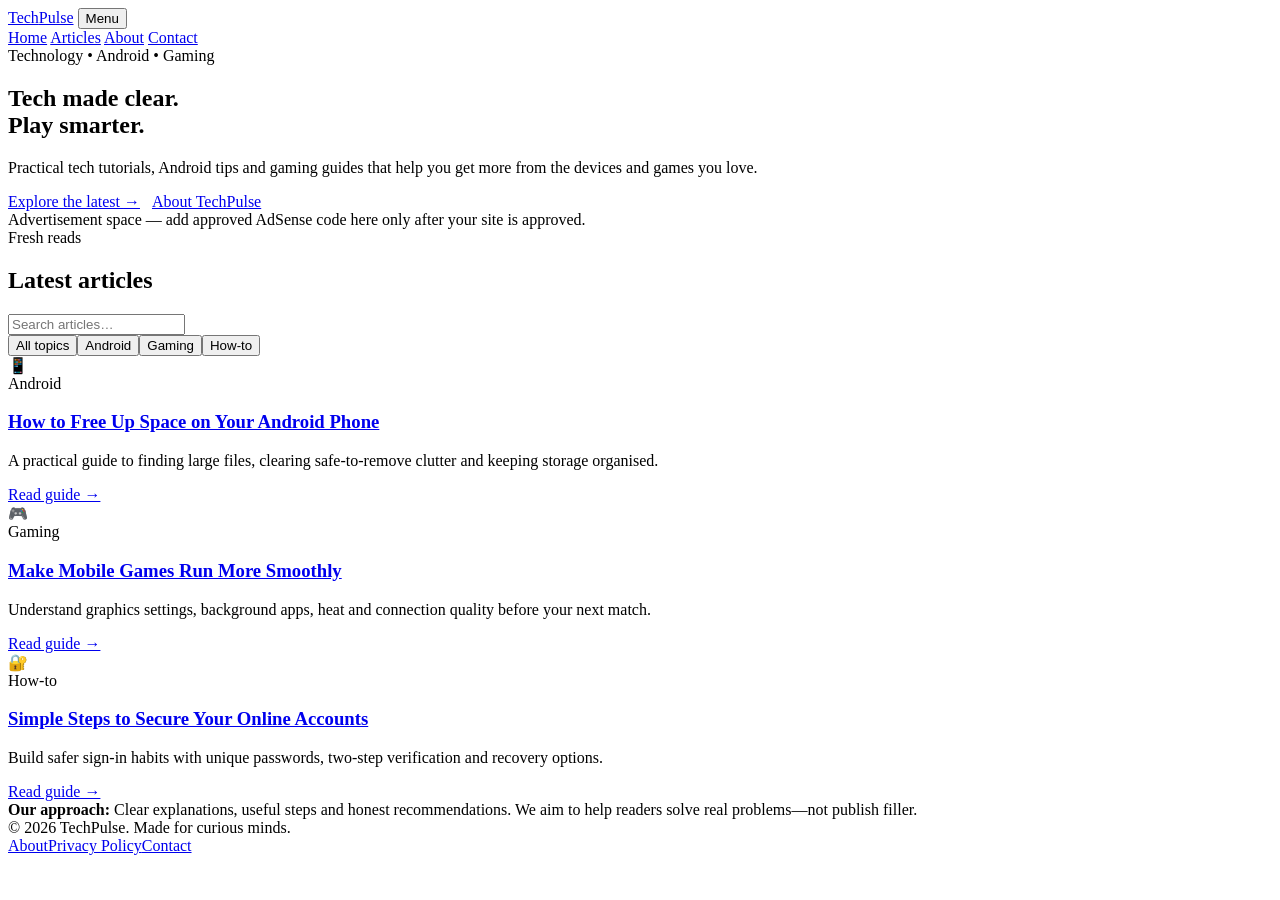
==== index.html @ b85580c3 "Add files via upload" ====
<!doctype html>
<html lang="en"><head><meta charset="utf-8"><meta name="viewport" content="width=device-width,initial-scale=1">
<meta name="description" content="TechPulse shares practical Android tips, gaming guides and clear technology explainers.">
<meta name="theme-color" content="#0b1020"><title>Practical Tech Tips and Gaming Guides | TechPulse</title><link rel="stylesheet" href="assets/style.css"></head>
<body>
<header><div class="wrap nav">
<a class="brand" href="index.html">Tech<span>Pulse</span></a>
<button class="menu" aria-label="Open navigation">Menu</button>
<nav class="links">
<a class="active" href="index.html">Home</a>
<a href="index.html#latest">Articles</a>
<a class="" href="about.html">About</a>
<a class="" href="contact.html">Contact</a>
</nav></div></header>
<main>
<section class="hero"><div class="wrap">
<div class="eyebrow">Technology • Android • Gaming</div>
<h1>Tech made clear.<br><span style="color:var(--accent)">Play smarter.</span></h1>
<p>Practical tech tutorials, Android tips and gaming guides that help you get more from the devices and games you love.</p>
<a class="btn" href="#latest">Explore the latest <span aria-hidden="true">→</span></a>
<a class="btn secondary" href="about.html" style="margin-left:8px">About TechPulse</a>
</div></section>
<div class="wrap"><div class="ad-slot">Advertisement space — add approved AdSense code here only after your site is approved.</div></div>
<section class="section wrap" id="latest">
<div class="section-head"><div><div class="eyebrow">Fresh reads</div><h2>Latest articles</h2></div><input id="article-search" class="search" type="search" placeholder="Search articles…" aria-label="Search articles"></div>
<div class="filters"><button class="filter active" data-filter="all">All topics</button><button class="filter" data-filter="android">Android</button><button class="filter" data-filter="gaming">Gaming</button><button class="filter" data-filter="howto">How-to</button></div>
<div class="grid">
<article class="card" data-category="android"><div class="thumb android">📱</div><div class="card-body"><span class="tag">Android</span><h3><a href="articles/android-storage.html">How to Free Up Space on Your Android Phone</a></h3><p>A practical guide to finding large files, clearing safe-to-remove clutter and keeping storage organised.</p><a class="read" href="articles/android-storage.html">Read guide →</a></div></article>
<article class="card" data-category="gaming"><div class="thumb game">🎮</div><div class="card-body"><span class="tag">Gaming</span><h3><a href="articles/mobile-gaming.html">Make Mobile Games Run More Smoothly</a></h3><p>Understand graphics settings, background apps, heat and connection quality before your next match.</p><a class="read" href="articles/mobile-gaming.html">Read guide →</a></div></article>
<article class="card" data-category="howto"><div class="thumb security">🔐</div><div class="card-body"><span class="tag">How-to</span><h3><a href="articles/account-security.html">Simple Steps to Secure Your Online Accounts</a></h3><p>Build safer sign-in habits with unique passwords, two-step verification and recovery options.</p><a class="read" href="articles/account-security.html">Read guide →</a></div></article>
</div>
</section>
<section class="section"><div class="wrap"><div class="callout"><strong>Our approach:</strong> Clear explanations, useful steps and honest recommendations. We aim to help readers solve real problems—not publish filler.</div></div></section>
</main>
<footer><div class="wrap foot"><div>© 2026 TechPulse. Made for curious minds.</div><div class="footlinks"><a href="about.html">About</a><a href="privacy.html">Privacy Policy</a><a href="contact.html">Contact</a></div></div></footer>
<script src="assets/script.js"></script></body></html>
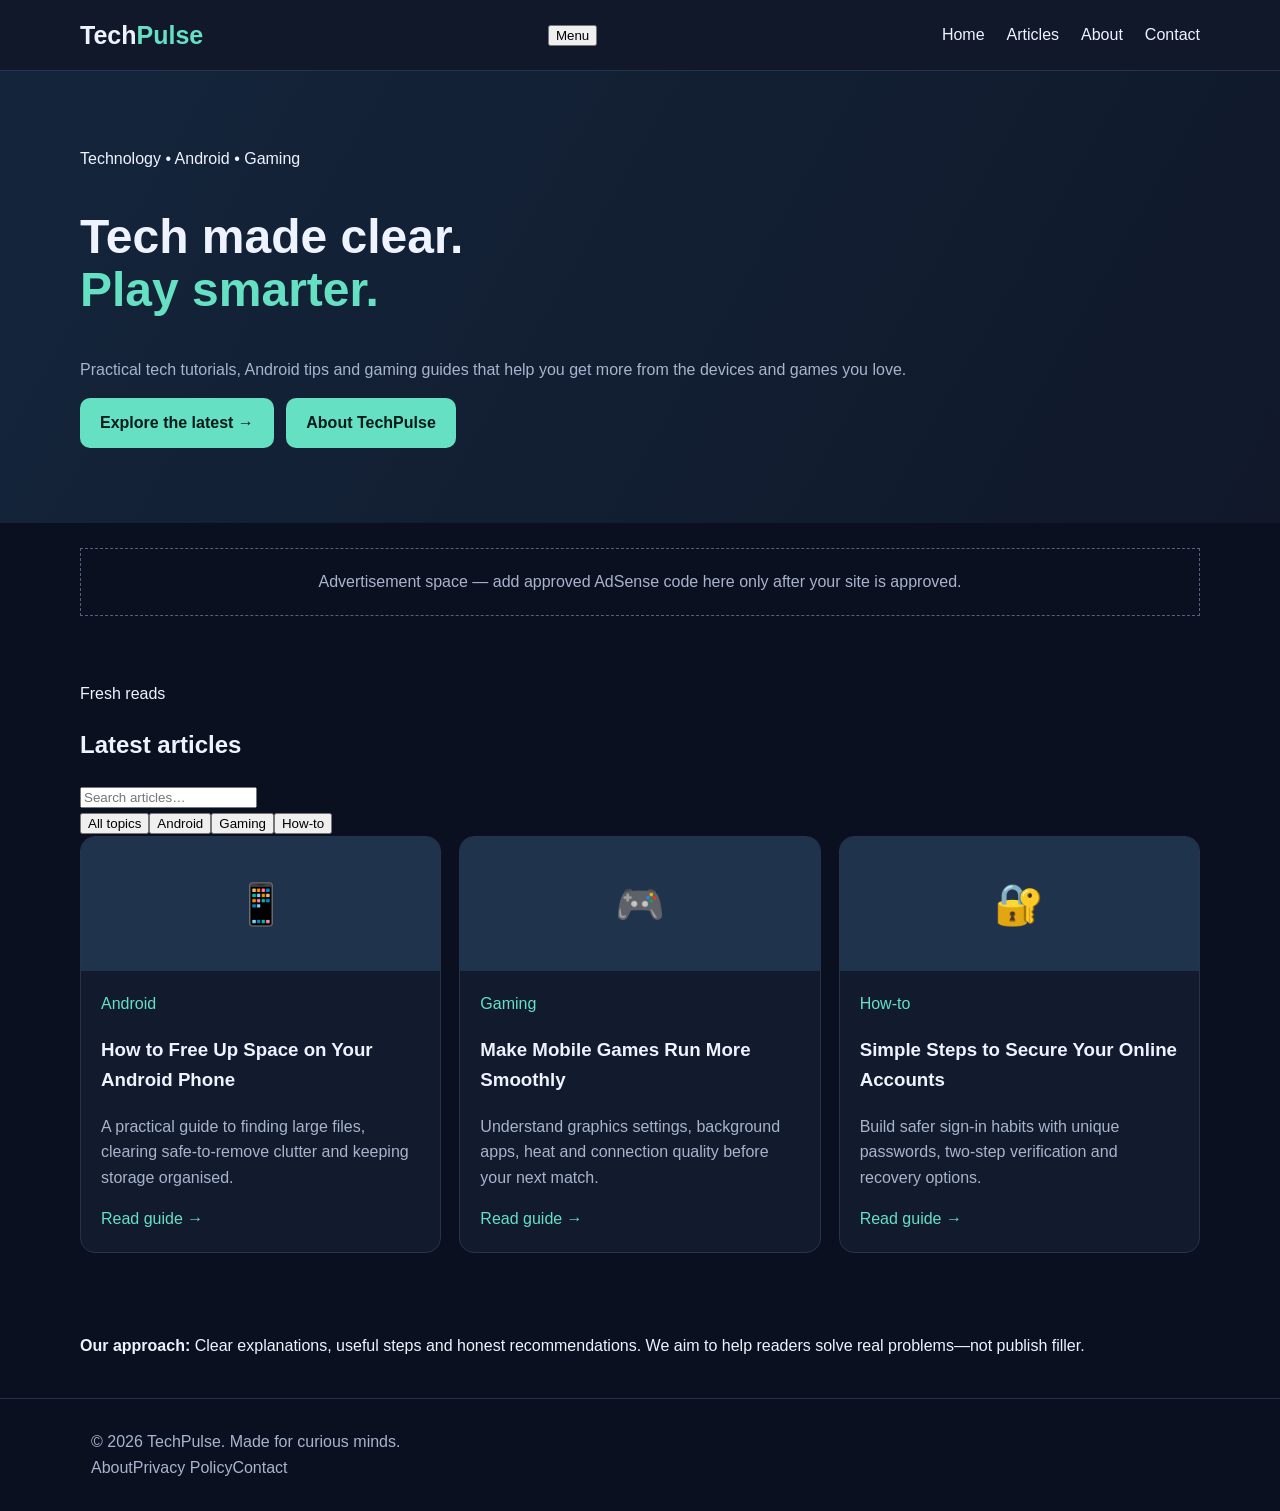
==== commit 94c7ba1d: "Update index.html" ====
--- a/index.html
+++ b/index.html
@@ -1,7 +1,8 @@
 <!doctype html>
 <html lang="en"><head><meta charset="utf-8"><meta name="viewport" content="width=device-width,initial-scale=1">
 <meta name="description" content="TechPulse shares practical Android tips, gaming guides and clear technology explainers.">
-<meta name="theme-color" content="#0b1020"><title>Practical Tech Tips and Gaming Guides | TechPulse</title><link rel="stylesheet" href="assets/style.css"></head>
+<meta name="theme-color" content="#0b1020"><title>Practical Tech Tips and Gaming Guides | TechPulse</title><link rel="stylesheet" href="assets/style.css"><script async src="https://pagead2.googlesyndication.com/pagead/js/adsbygoogle.js?client=ca-pub-1563527846088081"
+     crossorigin="anonymous"></script></head>
 <body>
 <header><div class="wrap nav">
 <a class="brand" href="index.html">Tech<span>Pulse</span></a>
@@ -33,4 +34,4 @@
 <section class="section"><div class="wrap"><div class="callout"><strong>Our approach:</strong> Clear explanations, useful steps and honest recommendations. We aim to help readers solve real problems—not publish filler.</div></div></section>
 </main>
 <footer><div class="wrap foot"><div>© 2026 TechPulse. Made for curious minds.</div><div class="footlinks"><a href="about.html">About</a><a href="privacy.html">Privacy Policy</a><a href="contact.html">Contact</a></div></div></footer>
-<script src="assets/script.js"></script></body></html>+<script src="assets/script.js"></script></body></html>
--- a/assets/style.css
+++ b/assets/style.css
@@ -0,0 +1,165 @@
+:root {
+  --bg: #0b1020;
+  --panel: #121a2d;
+  --text: #eef3ff;
+  --muted: #a8b4cc;
+  --accent: #65e0c2;
+  --line: #26334d;
+}
+
+* {
+  box-sizing: border-box;
+}
+
+body {
+  margin: 0;
+  background: var(--bg);
+  color: var(--text);
+  font-family: Arial, sans-serif;
+  line-height: 1.6;
+}
+
+a {
+  color: inherit;
+  text-decoration: none;
+}
+
+a:hover {
+  color: var(--accent);
+}
+
+header {
+  background: #10182a;
+  border-bottom: 1px solid var(--line);
+}
+
+.wrap {
+  width: 90%;
+  max-width: 1120px;
+  margin: auto;
+}
+
+.nav {
+  min-height: 70px;
+  display: flex;
+  align-items: center;
+  justify-content: space-between;
+}
+
+.brand {
+  font-size: 25px;
+  font-weight: bold;
+}
+
+.brand span {
+  color: var(--accent);
+}
+
+.links {
+  display: flex;
+  gap: 22px;
+}
+
+.hero {
+  padding: 75px 0;
+  background: linear-gradient(120deg, #14253b, #10182a);
+}
+
+.hero h1 {
+  font-size: 48px;
+  line-height: 1.1;
+}
+
+.hero p, .muted {
+  color: var(--muted);
+}
+
+.btn {
+  display: inline-block;
+  padding: 12px 20px;
+  border-radius: 10px;
+  background: var(--accent);
+  color: #071b1a;
+  font-weight: bold;
+}
+
+.section {
+  padding: 40px 0;
+}
+
+.grid {
+  display: grid;
+  grid-template-columns: repeat(3, 1fr);
+  gap: 18px;
+}
+
+.card {
+  background: var(--panel);
+  border: 1px solid var(--line);
+  border-radius: 15px;
+  overflow: hidden;
+}
+
+.thumb {
+  padding: 35px;
+  text-align: center;
+  font-size: 40px;
+  background: #20334c;
+}
+
+.card-body {
+  padding: 20px;
+}
+
+.card p {
+  color: var(--muted);
+}
+
+.tag, .read {
+  color: var(--accent);
+}
+
+.ad-slot {
+  border: 1px dashed #52617c;
+  padding: 20px;
+  margin: 25px 0;
+  text-align: center;
+  color: var(--muted);
+}
+
+.page {
+  padding: 50px 0;
+}
+
+.prose {
+  max-width: 780px;
+}
+
+.prose h1 {
+  font-size: 40px;
+}
+
+.prose p, .prose li {
+  color: #c4cee0;
+}
+
+footer {
+  padding: 30px;
+  border-top: 1px solid var(--line);
+  color: var(--muted);
+}
+
+@media(max-width:700px) {
+  .grid {
+    grid-template-columns: 1fr;
+  }
+
+  .hero h1 {
+    font-size: 36px;
+  }
+
+  .links {
+    flex-wrap: wrap;
+    gap: 10px;
+  }
+}
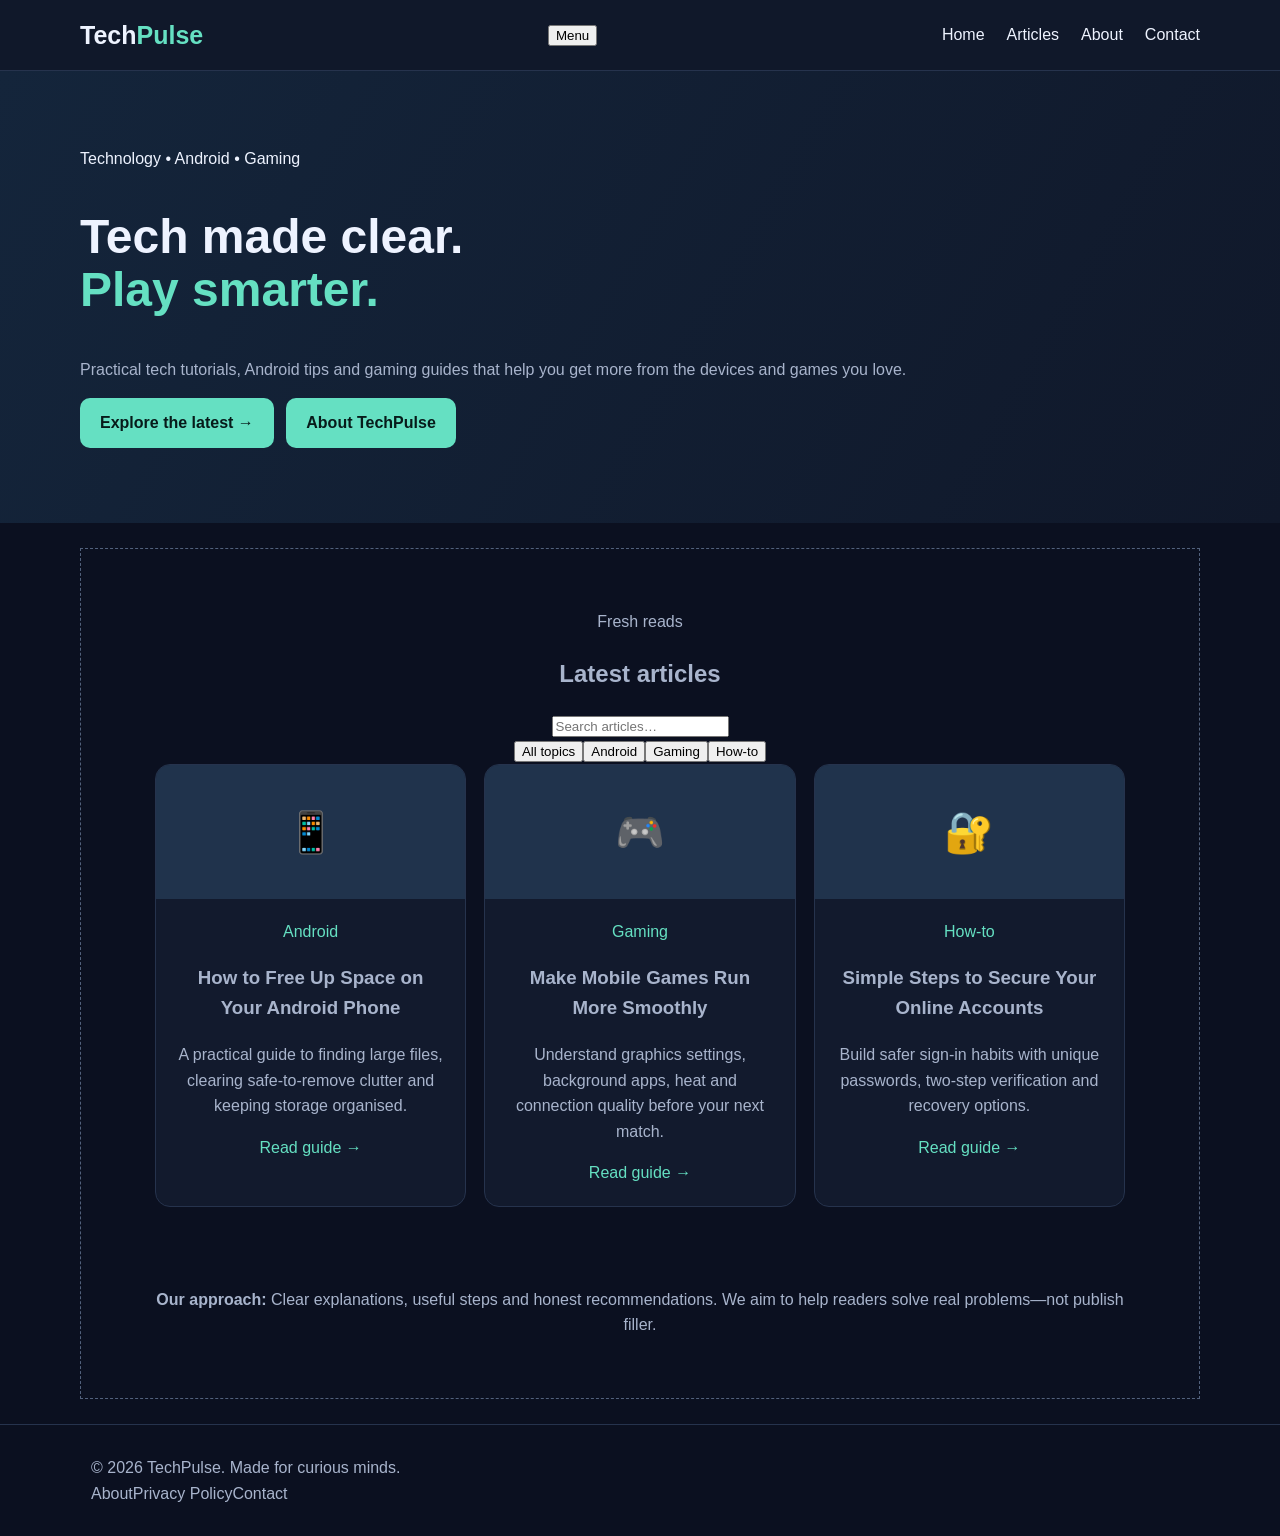
==== commit 1e00c4b6: "Update index.html" ====
--- a/index.html
+++ b/index.html
@@ -21,7 +21,18 @@
 <a class="btn" href="#latest">Explore the latest <span aria-hidden="true">→</span></a>
 <a class="btn secondary" href="about.html" style="margin-left:8px">About TechPulse</a>
 </div></section>
-<div class="wrap"><div class="ad-slot">Advertisement space — add approved AdSense code here only after your site is approved.</div></div>
+<div class="wrap"><div class="ad-slot"><script async src="https://pagead2.googlesyndication.com/pagead/js/adsbygoogle.js?client=ca-pub-1563527846088081"
+     crossorigin="anonymous"></script>
+<!-- Techpulse Homepage Top Banner -->
+<ins class="adsbygoogle"
+     style="display:block"
+     data-ad-client="ca-pub-1563527846088081"
+     data-ad-slot="2319311963"
+     data-ad-format="auto"
+     data-full-width-responsive="true"></ins>
+<script>
+     (adsbygoogle = window.adsbygoogle || []).push({});
+</script>
 <section class="section wrap" id="latest">
 <div class="section-head"><div><div class="eyebrow">Fresh reads</div><h2>Latest articles</h2></div><input id="article-search" class="search" type="search" placeholder="Search articles…" aria-label="Search articles"></div>
 <div class="filters"><button class="filter active" data-filter="all">All topics</button><button class="filter" data-filter="android">Android</button><button class="filter" data-filter="gaming">Gaming</button><button class="filter" data-filter="howto">How-to</button></div>
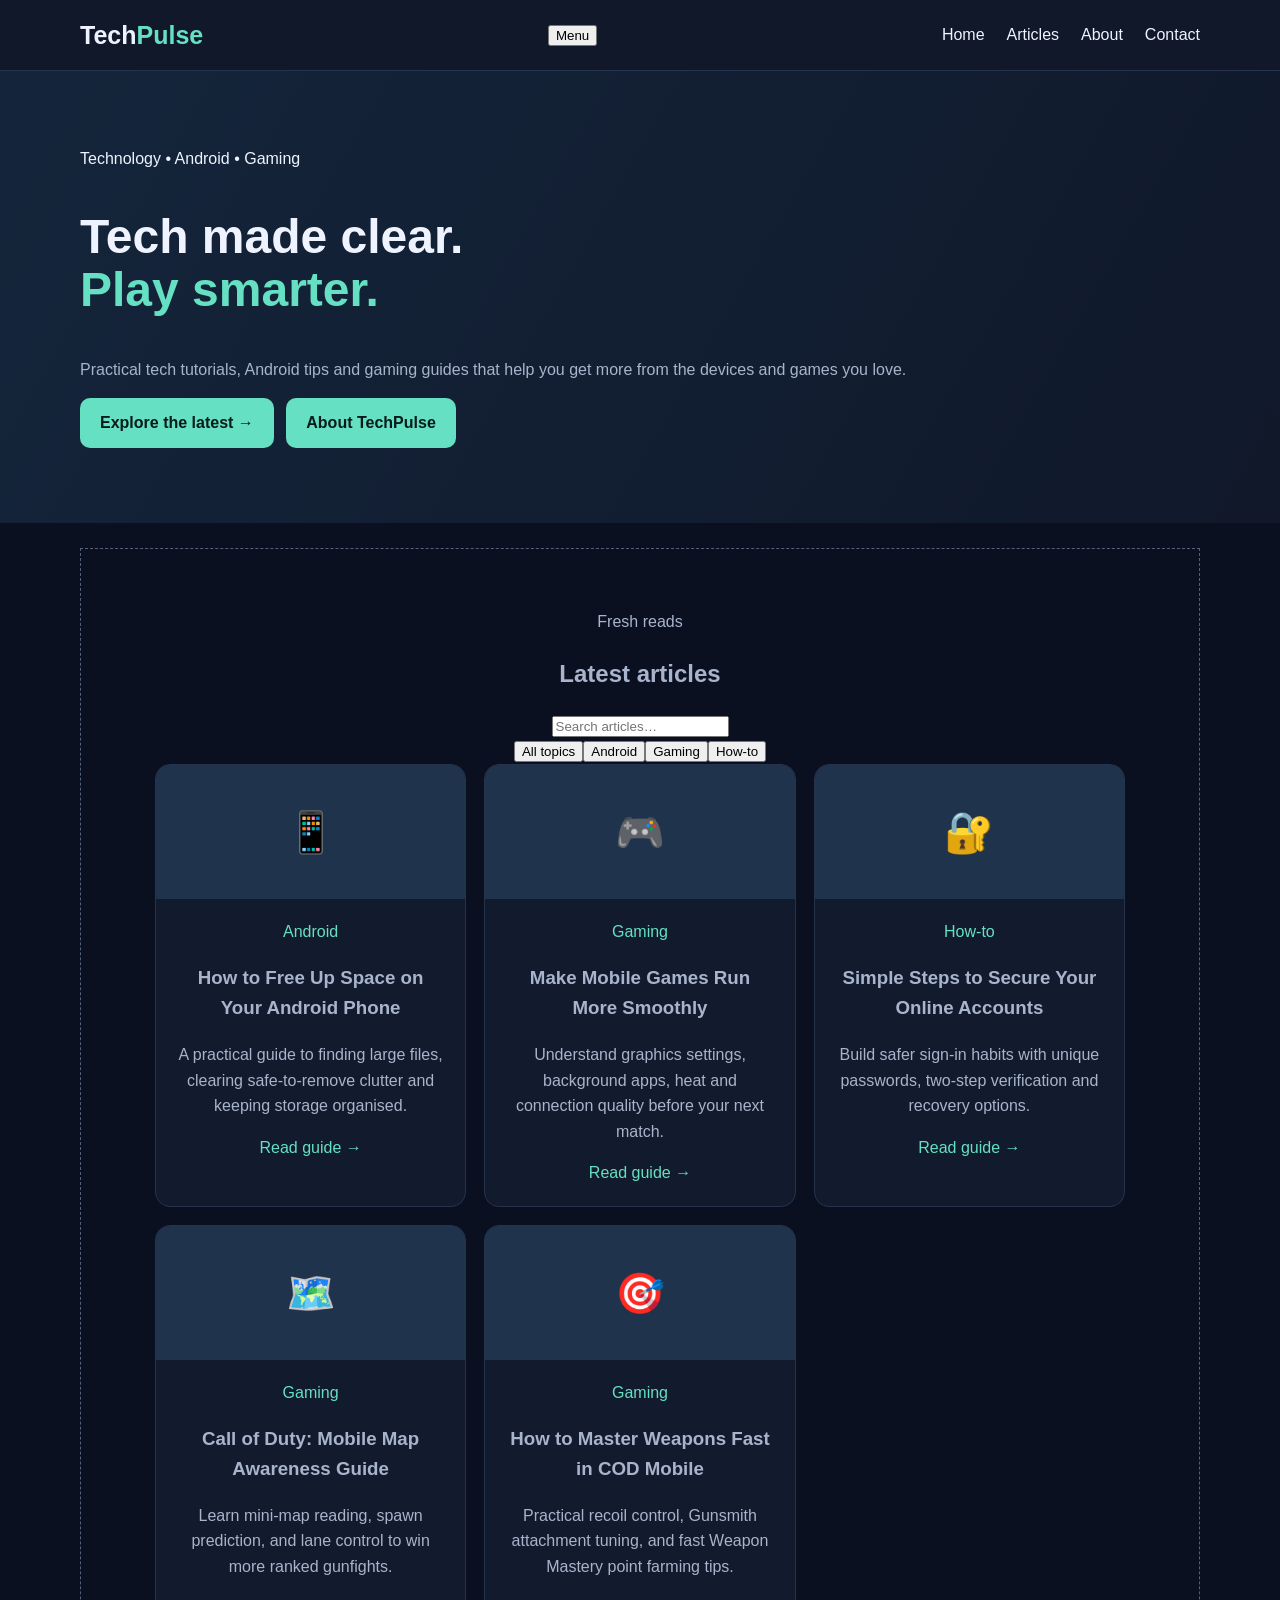
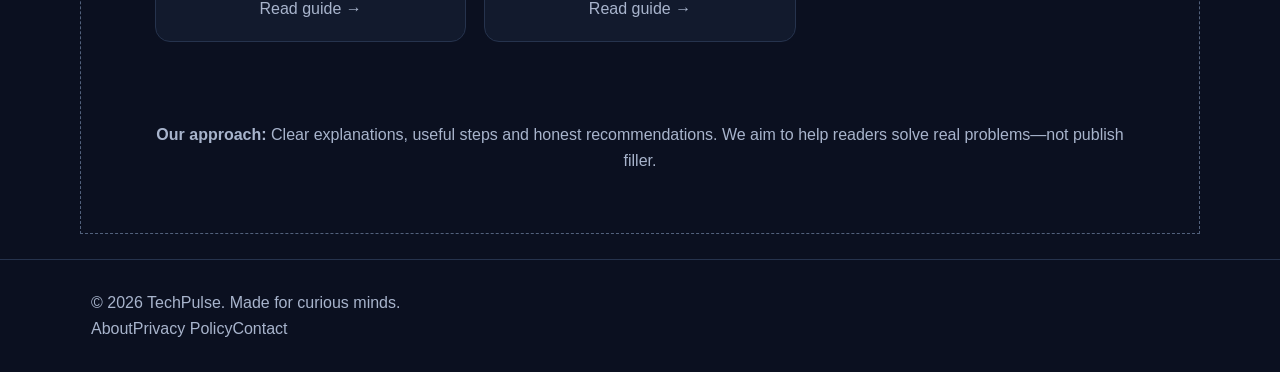
==== commit adcf0e78: "Update index.html" ====
--- a/index.html
+++ b/index.html
@@ -40,9 +40,28 @@
 <article class="card" data-category="android"><div class="thumb android">📱</div><div class="card-body"><span class="tag">Android</span><h3><a href="articles/android-storage.html">How to Free Up Space on Your Android Phone</a></h3><p>A practical guide to finding large files, clearing safe-to-remove clutter and keeping storage organised.</p><a class="read" href="articles/android-storage.html">Read guide →</a></div></article>
 <article class="card" data-category="gaming"><div class="thumb game">🎮</div><div class="card-body"><span class="tag">Gaming</span><h3><a href="articles/mobile-gaming.html">Make Mobile Games Run More Smoothly</a></h3><p>Understand graphics settings, background apps, heat and connection quality before your next match.</p><a class="read" href="articles/mobile-gaming.html">Read guide →</a></div></article>
 <article class="card" data-category="howto"><div class="thumb security">🔐</div><div class="card-body"><span class="tag">How-to</span><h3><a href="articles/account-security.html">Simple Steps to Secure Your Online Accounts</a></h3><p>Build safer sign-in habits with unique passwords, two-step verification and recovery options.</p><a class="read" href="articles/account-security.html">Read guide →</a></div></article>
+<article class="card" data-category="gaming">
+  <div class="thumb gaming">🗺️</div>
+  <div class="card-body">
+    <span class="tag">Gaming</span>
+    <h3>Call of Duty: Mobile Map Awareness Guide</h3>
+    <p class="muted">Learn mini-map reading, spawn prediction, and lane control to win more ranked gunfights.</p>
+    <a class="read-link" href="codm-map-awareness.html">Read guide →</a>
+  </div>
+</article>
+
+<article class="card" data-category="gaming">
+  <div class="thumb gaming">🎯</div>
+  <div class="card-body">
+    <span class="tag">Gaming</span>
+    <h3>How to Master Weapons Fast in COD Mobile</h3>
+    <p class="muted">Practical recoil control, Gunsmith attachment tuning, and fast Weapon Mastery point farming tips.</p>
+    <a class="read-link" href="codm-weapon-mastery.html">Read guide →</a>
+  </div>
+</article>
 </div>
 </section>
 <section class="section"><div class="wrap"><div class="callout"><strong>Our approach:</strong> Clear explanations, useful steps and honest recommendations. We aim to help readers solve real problems—not publish filler.</div></div></section>
 </main>
 <footer><div class="wrap foot"><div>© 2026 TechPulse. Made for curious minds.</div><div class="footlinks"><a href="about.html">About</a><a href="privacy.html">Privacy Policy</a><a href="contact.html">Contact</a></div></div></footer>
-<script src="assets/script.js"></script></body></html>
+<script src="assets/script.js?v=2"></script></body></html>
--- a/assets/style.css
+++ b/assets/style.css
@@ -82,6 +82,12 @@
   color: #071b1a;
   font-weight: bold;
 }
+.btn:hover,
+.btn:focus,
+.btn:active,
+.btn:visited {
+  color: #071b1a;
+}
 
 .section {
   padding: 40px 0;
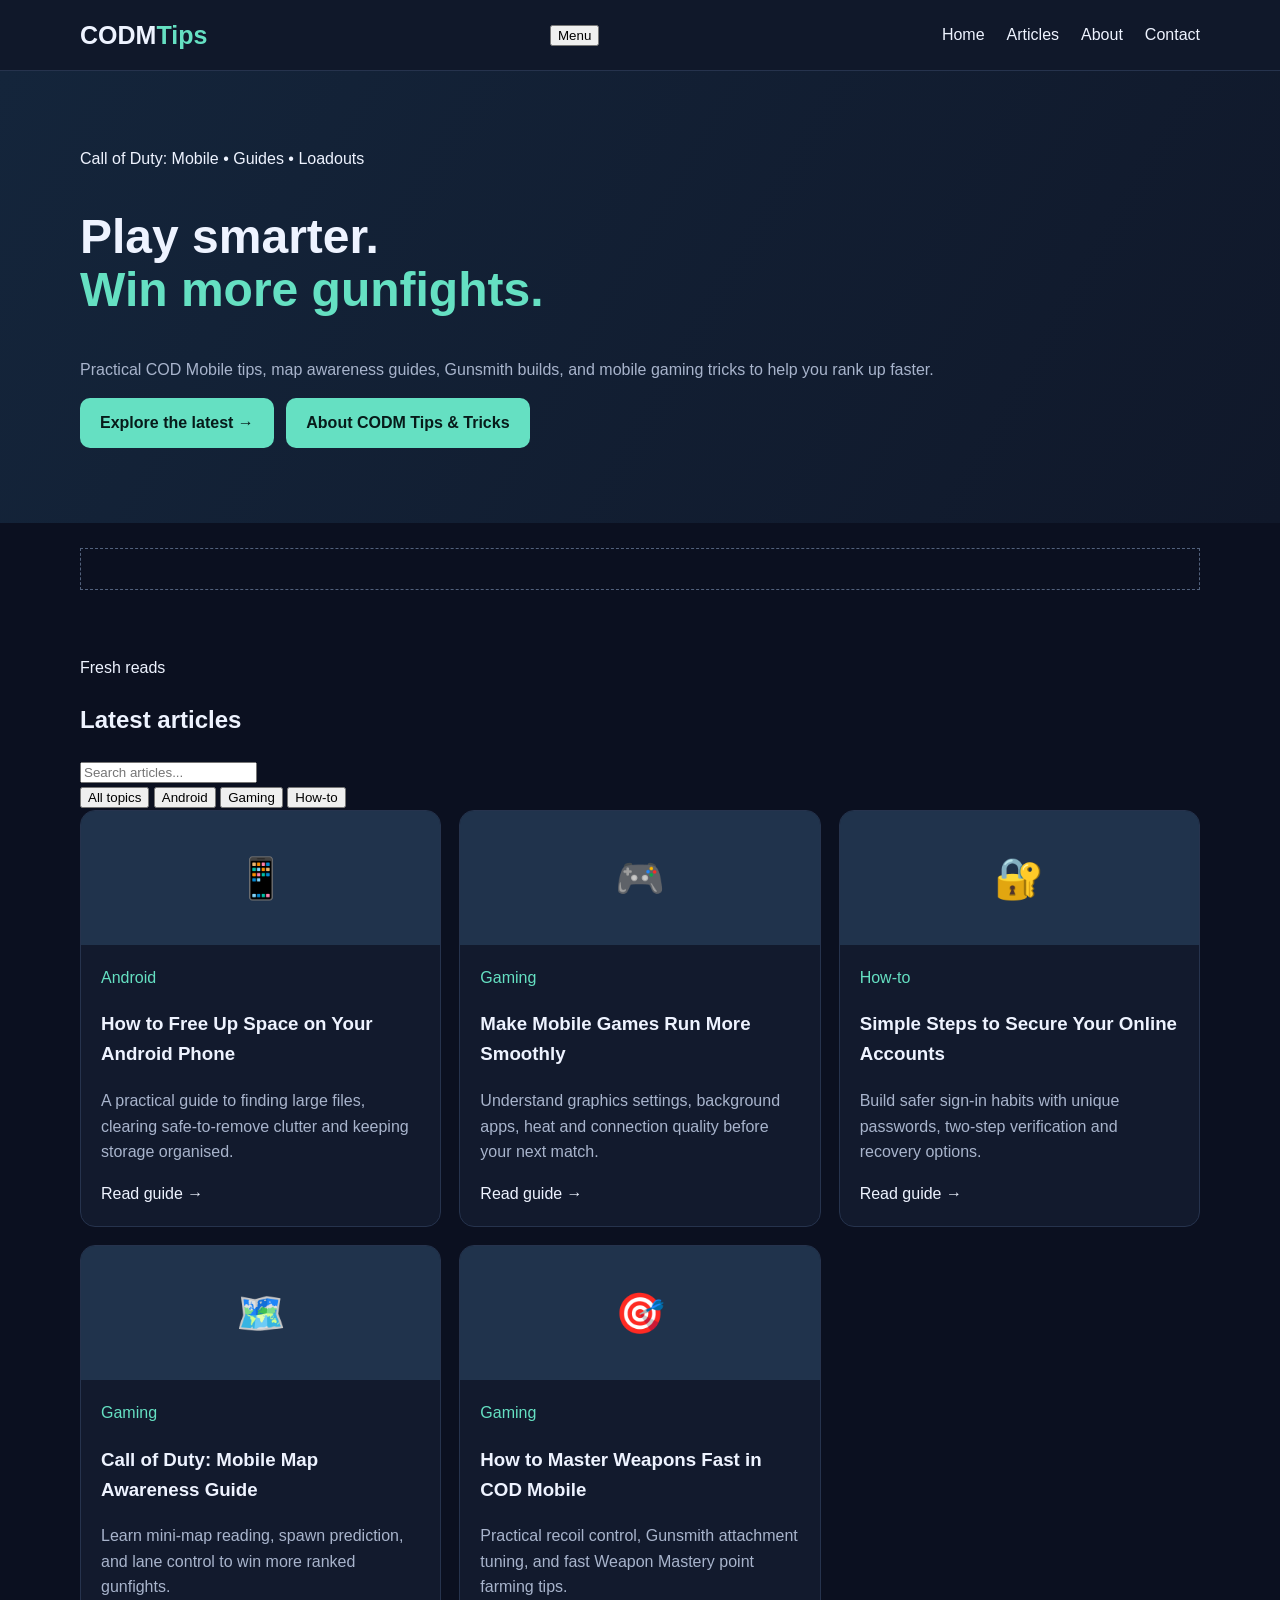
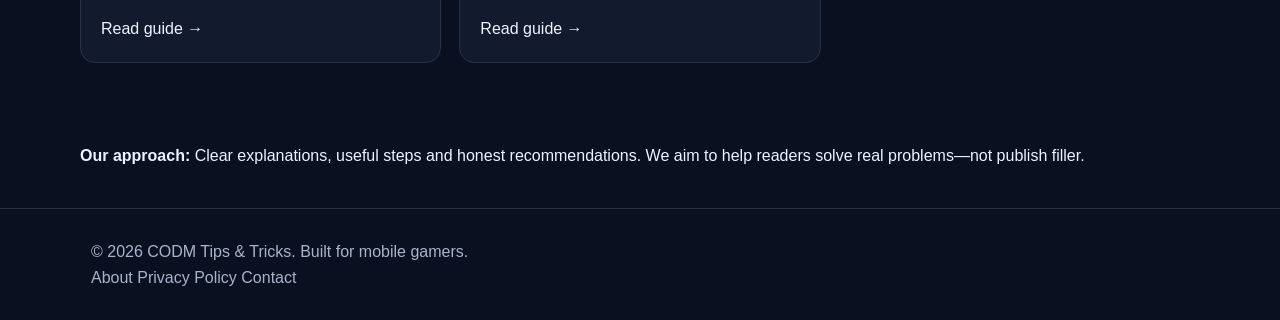
==== commit 3fa8b60f: "Update index.html" ====
--- a/index.html
+++ b/index.html
@@ -1,67 +1,142 @@
 <!doctype html>
-<html lang="en"><head><meta charset="utf-8"><meta name="viewport" content="width=device-width,initial-scale=1">
-<meta name="description" content="TechPulse shares practical Android tips, gaming guides and clear technology explainers.">
-<meta name="theme-color" content="#0b1020"><title>Practical Tech Tips and Gaming Guides | TechPulse</title><link rel="stylesheet" href="assets/style.css"><script async src="https://pagead2.googlesyndication.com/pagead/js/adsbygoogle.js?client=ca-pub-1563527846088081"
-     crossorigin="anonymous"></script></head>
+<html lang="en">
+<head>
+  <meta charset="utf-8">
+  <meta name="viewport" content="width=device-width, initial-scale=1">
+  <meta name="description" content="CODM Tips & Tricks shares practical Call of Duty: Mobile guides, map awareness tips, weapon mastery advice, and mobile gaming guides.">
+  <meta name="theme-color" content="#061020">
+  <title>CODM Tips &amp; Tricks | Call of Duty: Mobile Guides &amp; Loadouts</title>
+  <link rel="stylesheet" href="assets/style.css?v=2">
+  <script async src="https://pagead2.googlesyndication.com/pagead/js/adsbygoogle.js?client=ca-pub-1563527846088081" crossorigin="anonymous"></script>
+</head>
 <body>
-<header><div class="wrap nav">
-<a class="brand" href="index.html">Tech<span>Pulse</span></a>
-<button class="menu" aria-label="Open navigation">Menu</button>
-<nav class="links">
-<a class="active" href="index.html">Home</a>
-<a href="index.html#latest">Articles</a>
-<a class="" href="about.html">About</a>
-<a class="" href="contact.html">Contact</a>
-</nav></div></header>
-<main>
-<section class="hero"><div class="wrap">
-<div class="eyebrow">Technology • Android • Gaming</div>
-<h1>Tech made clear.<br><span style="color:var(--accent)">Play smarter.</span></h1>
-<p>Practical tech tutorials, Android tips and gaming guides that help you get more from the devices and games you love.</p>
-<a class="btn" href="#latest">Explore the latest <span aria-hidden="true">→</span></a>
-<a class="btn secondary" href="about.html" style="margin-left:8px">About TechPulse</a>
-</div></section>
-<div class="wrap"><div class="ad-slot"><script async src="https://pagead2.googlesyndication.com/pagead/js/adsbygoogle.js?client=ca-pub-1563527846088081"
-     crossorigin="anonymous"></script>
-<!-- Techpulse Homepage Top Banner -->
-<ins class="adsbygoogle"
-     style="display:block"
-     data-ad-client="ca-pub-1563527846088081"
-     data-ad-slot="2319311963"
-     data-ad-format="auto"
-     data-full-width-responsive="true"></ins>
-<script>
-     (adsbygoogle = window.adsbygoogle || []).push({});
-</script>
-<section class="section wrap" id="latest">
-<div class="section-head"><div><div class="eyebrow">Fresh reads</div><h2>Latest articles</h2></div><input id="article-search" class="search" type="search" placeholder="Search articles…" aria-label="Search articles"></div>
-<div class="filters"><button class="filter active" data-filter="all">All topics</button><button class="filter" data-filter="android">Android</button><button class="filter" data-filter="gaming">Gaming</button><button class="filter" data-filter="howto">How-to</button></div>
-<div class="grid">
-<article class="card" data-category="android"><div class="thumb android">📱</div><div class="card-body"><span class="tag">Android</span><h3><a href="articles/android-storage.html">How to Free Up Space on Your Android Phone</a></h3><p>A practical guide to finding large files, clearing safe-to-remove clutter and keeping storage organised.</p><a class="read" href="articles/android-storage.html">Read guide →</a></div></article>
-<article class="card" data-category="gaming"><div class="thumb game">🎮</div><div class="card-body"><span class="tag">Gaming</span><h3><a href="articles/mobile-gaming.html">Make Mobile Games Run More Smoothly</a></h3><p>Understand graphics settings, background apps, heat and connection quality before your next match.</p><a class="read" href="articles/mobile-gaming.html">Read guide →</a></div></article>
-<article class="card" data-category="howto"><div class="thumb security">🔐</div><div class="card-body"><span class="tag">How-to</span><h3><a href="articles/account-security.html">Simple Steps to Secure Your Online Accounts</a></h3><p>Build safer sign-in habits with unique passwords, two-step verification and recovery options.</p><a class="read" href="articles/account-security.html">Read guide →</a></div></article>
-<article class="card" data-category="gaming">
-  <div class="thumb gaming">🗺️</div>
-  <div class="card-body">
-    <span class="tag">Gaming</span>
-    <h3>Call of Duty: Mobile Map Awareness Guide</h3>
-    <p class="muted">Learn mini-map reading, spawn prediction, and lane control to win more ranked gunfights.</p>
-    <a class="read-link" href="codm-map-awareness.html">Read guide →</a>
-  </div>
-</article>
+  <header>
+    <div class="wrap nav">
+      <a class="brand" href="index.html">CODM<span>Tips</span></a>
+      <button class="menu" aria-label="Open navigation">Menu</button>
+      <nav class="links">
+        <a class="active" href="index.html">Home</a>
+        <a href="index.html#latest">Articles</a>
+        <a href="about.html">About</a>
+        <a href="contact.html">Contact</a>
+      </nav>
+    </div>
+  </header>
 
-<article class="card" data-category="gaming">
-  <div class="thumb gaming">🎯</div>
-  <div class="card-body">
-    <span class="tag">Gaming</span>
-    <h3>How to Master Weapons Fast in COD Mobile</h3>
-    <p class="muted">Practical recoil control, Gunsmith attachment tuning, and fast Weapon Mastery point farming tips.</p>
-    <a class="read-link" href="codm-weapon-mastery.html">Read guide →</a>
-  </div>
-</article>
-</div>
-</section>
-<section class="section"><div class="wrap"><div class="callout"><strong>Our approach:</strong> Clear explanations, useful steps and honest recommendations. We aim to help readers solve real problems—not publish filler.</div></div></section>
-</main>
-<footer><div class="wrap foot"><div>© 2026 TechPulse. Made for curious minds.</div><div class="footlinks"><a href="about.html">About</a><a href="privacy.html">Privacy Policy</a><a href="contact.html">Contact</a></div></div></footer>
-<script src="assets/script.js?v=2"></script></body></html>
+  <main>
+    <section class="hero">
+      <div class="wrap">
+        <div class="eyebrow">Call of Duty: Mobile &bull; Guides &bull; Loadouts</div>
+        <h1>Play smarter.<br><span style="color:var(--accent)">Win more gunfights.</span></h1>
+        <p class="muted">Practical COD Mobile tips, map awareness guides, Gunsmith builds, and mobile gaming tricks to help you rank up faster.</p>
+        <a class="btn" href="#latest">Explore the latest <span aria-hidden="true">&rarr;</span></a>
+        <a class="btn secondary" href="about.html" style="margin-left:8px">About CODM Tips &amp; Tricks</a>
+      </div>
+    </section>
+
+    <div class="wrap">
+      <div class="ad-slot">
+        <!-- CODM Tips & Tricks Homepage Top Banner -->
+        <ins class="adsbygoogle"
+             style="display:block"
+             data-ad-client="ca-pub-1563527846088081"
+             data-ad-slot="2319311963"
+             data-ad-format="auto"
+             data-full-width-responsive="true"></ins>
+        <script>
+          (adsbygoogle = window.adsbygoogle || []).push({});
+        </script>
+      </div>
+    </div>
+
+    <section class="section wrap" id="latest">
+      <div class="section-head">
+        <div>
+          <div class="eyebrow">Fresh reads</div>
+          <h2>Latest articles</h2>
+        </div>
+        <input id="article-search" type="search" placeholder="Search articles...">
+      </div>
+      <div class="filters">
+        <button class="filter active" data-filter="all">All topics</button>
+        <button class="filter" data-filter="android">Android</button>
+        <button class="filter" data-filter="gaming">Gaming</button>
+        <button class="filter" data-filter="howto">How-to</button>
+      </div>
+      <div class="grid">
+        <article class="card" data-category="android">
+          <div class="thumb android">&#128241;</div>
+          <div class="card-body">
+            <span class="tag">Android</span>
+            <h3>How to Free Up Space on Your Android Phone</h3>
+            <p class="muted">A practical guide to finding large files, clearing safe-to-remove clutter and keeping storage organised.</p>
+            <a class="read-link" href="articles/free-up-space-android.html">Read guide &rarr;</a>
+          </div>
+        </article>
+
+        <article class="card" data-category="gaming">
+          <div class="thumb gaming">&#127918;</div>
+          <div class="card-body">
+            <span class="tag">Gaming</span>
+            <h3>Make Mobile Games Run More Smoothly</h3>
+            <p class="muted">Understand graphics settings, background apps, heat and connection quality before your next match.</p>
+            <a class="read-link" href="articles/smooth-mobile-gaming.html">Read guide &rarr;</a>
+          </div>
+        </article>
+
+        <article class="card" data-category="howto">
+          <div class="thumb security">&#128272;</div>
+          <div class="card-body">
+            <span class="tag">How-to</span>
+            <h3>Simple Steps to Secure Your Online Accounts</h3>
+            <p class="muted">Build safer sign-in habits with unique passwords, two-step verification and recovery options.</p>
+            <a class="read-link" href="articles/account-security.html">Read guide &rarr;</a>
+          </div>
+        </article>
+
+        <article class="card" data-category="gaming">
+          <div class="thumb gaming">&#128506;&#65039;</div>
+          <div class="card-body">
+            <span class="tag">Gaming</span>
+            <h3>Call of Duty: Mobile Map Awareness Guide</h3>
+            <p class="muted">Learn mini-map reading, spawn prediction, and lane control to win more ranked gunfights.</p>
+            <a class="read-link" href="codm-map-awareness.html">Read guide &rarr;</a>
+          </div>
+        </article>
+
+        <article class="card" data-category="gaming">
+          <div class="thumb gaming">&#127919;</div>
+          <div class="card-body">
+            <span class="tag">Gaming</span>
+            <h3>How to Master Weapons Fast in COD Mobile</h3>
+            <p class="muted">Practical recoil control, Gunsmith attachment tuning, and fast Weapon Mastery point farming tips.</p>
+            <a class="read-link" href="codm-weapon-mastery.html">Read guide &rarr;</a>
+          </div>
+        </article>
+      </div>
+    </section>
+
+    <section class="section">
+      <div class="wrap">
+        <div class="callout">
+          <strong>Our approach:</strong> Clear explanations, useful steps and honest recommendations. We aim to help readers solve real problems—not publish filler.
+        </div>
+      </div>
+    </section>
+  </main>
+
+  <footer>
+    <div class="wrap foot">
+      <div>&copy; 2026 CODM Tips &amp; Tricks. Built for mobile gamers.</div>
+      <div class="footlinks">
+        <a href="about.html">About</a>
+        <a href="privacy.html">Privacy Policy</a>
+        <a href="contact.html">Contact</a>
+      </div>
+    </div>
+  </footer>
+
+  <script src="assets/script.js?v=2"></script>
+</body>
+</html>
+
